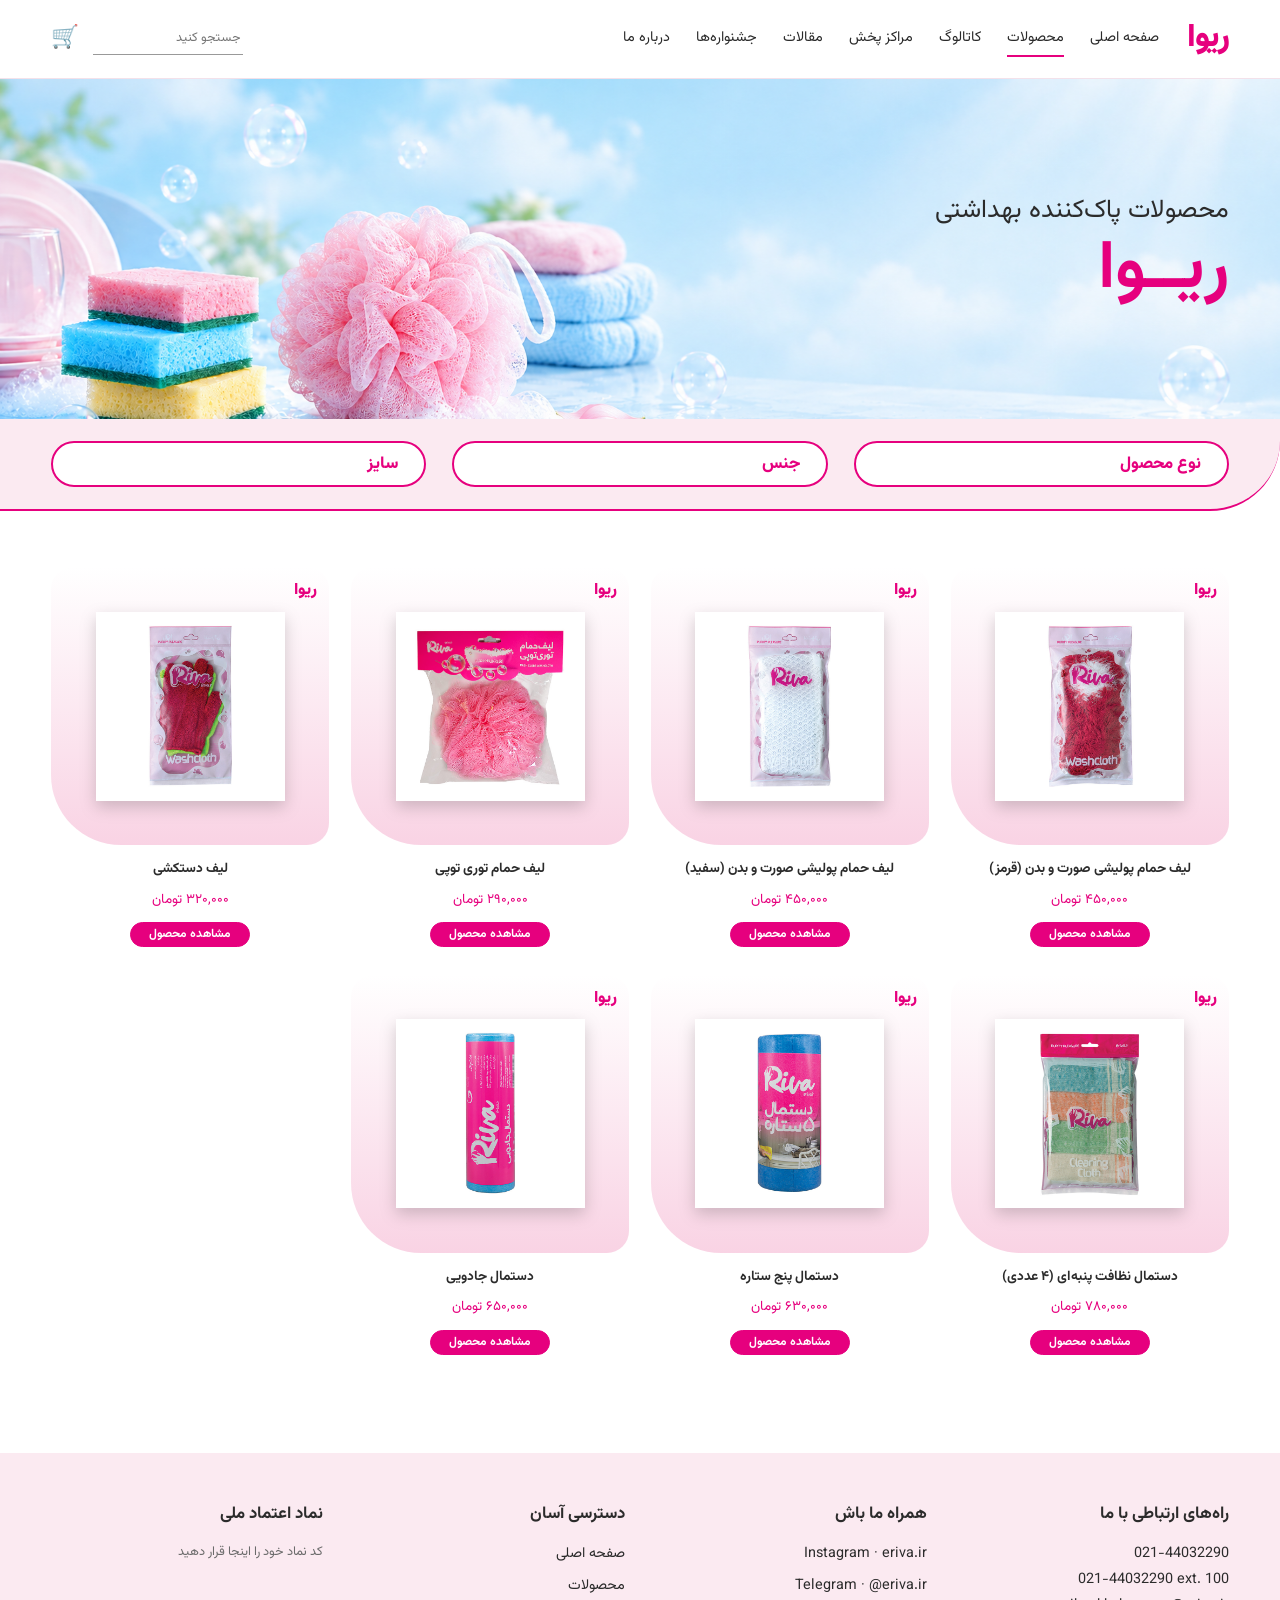
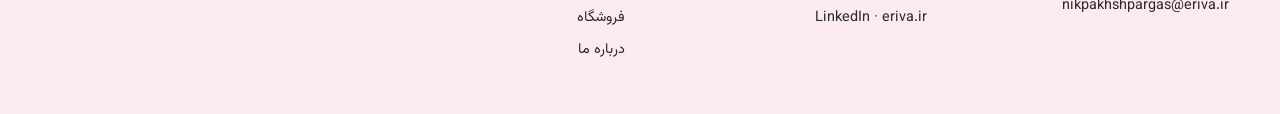
==== products.html @ d4ab57c0 "all data" ====
<!doctype html>
<html lang="fa" dir="rtl">
<head>
<meta charset="utf-8">
<meta name="viewport" content="width=device-width, initial-scale=1">
<title>محصولات | ریوا</title>
<meta name="description" content="ریوا؛ محصولات پاک‌کننده بهداشتی: پد ظرفشویی، دستمال، لیف و محصولات اقتصادی">
<link rel="preconnect" href="https://fonts.googleapis.com"><link rel="preconnect" href="https://fonts.gstatic.com" crossorigin>
<link href="https://fonts.googleapis.com/css2?family=Vazirmatn:wght@400;700;900&display=swap" rel="stylesheet">
<link rel="stylesheet" href="css/style.css">
</head>
<body>
<header class="site-header"><div class="container">
 <a class="logo" href="index.html">ریوا</a>
 <button class="menu-btn" aria-label="منو" onclick="document.querySelector('.nav').classList.toggle('open')">☰</button>
 <nav class="nav">
  <a href="index.html" >صفحه اصلی</a>
  <a href="products.html" aria-current="page">محصولات</a>
  <a href="#">کاتالوگ</a><a href="#">مراکز پخش</a><a href="#">مقالات</a><a href="#">جشنواره‌ها</a><a href="#">درباره ما</a>
 </nav>
 <div class="tools"><input class="search" type="search" placeholder="جستجو کنید" aria-label="جستجو"><span class="cart" aria-label="سبد خرید">🛒</span></div>
</div></header>
<main>
<div class="banner" role="img" aria-label="محصولات ریوا"></div>
<div class="banner-text" style="position:absolute;top:78px;height:340px;width:100%;pointer-events:none"><div class="container"><span>محصولات پاک‌کننده بهداشتی</span><b>ریــوا</b></div></div>
<div class="filters"><div class="container">
 <select id="f-type" aria-label="نوع محصول"><option value="">نوع محصول</option><option value="loofah">لیف</option><option value="cloth">دستمال</option><option value="pad">پد</option></select>
 <select id="f-material" aria-label="جنس"><option value="">جنس</option><option value="mesh">توری</option><option value="fiber">الیافی</option><option value="nonwoven">پارچه بی‌بافت</option></select>
 <select id="f-size" aria-label="سایز"><option value="">سایز</option><option value="s">کوچک</option><option value="m">متوسط</option><option value="l">بزرگ</option></select>
</div></div>
<section><div class="container"><div class="grid" id="all"></div></div></section>
</main>
<footer class="site-footer"><div class="container">
 <div><h4>راه‌های ارتباطی با ما</h4><p dir="ltr" style="text-align:right">021-44032290</p><p dir="ltr" style="text-align:right">021-44032290 ext. 100</p><p dir="ltr" style="text-align:right">nikpakhshpargas@eriva.ir</p></div>
 <div><h4>همراه ما باش</h4><ul dir="ltr" style="text-align:right"><li>Instagram · eriva.ir</li><li>Telegram · @eriva.ir</li><li>LinkedIn · eriva.ir</li></ul></div>
 <div><h4>دسترسی آسان</h4><ul><li><a href="index.html">صفحه اصلی</a></li><li><a href="products.html">محصولات</a></li><li><a href="#">فروشگاه</a></li><li><a href="#">درباره ما</a></li></ul></div>
 <div><h4>نماد اعتماد ملی</h4><p style="color:var(--muted);font-size:.8rem">کد نماد خود را اینجا قرار دهید</p></div>
</div></footer>
<script src="js/products.js"></script><script>initCatalog()</script></body></html>
---- css/style.css ----
:root{--pink:#e6007e;--pink-soft:#fbeaf1;--pink-mid:#f9d3e4;--ink:#2b2b2b;--muted:#6b6b6b;--white:#fff;--r:22px}
*{box-sizing:border-box;margin:0;padding:0}
html{scroll-behavior:smooth}
body{font-family:"Vazirmatn",Tahoma,sans-serif;color:var(--ink);background:#fff;line-height:1.8}
img{max-width:100%;display:block}
a{color:inherit;text-decoration:none}
:focus-visible{outline:3px solid var(--pink);outline-offset:3px}
.container{width:min(1180px,92%);margin-inline:auto}

/* header */
.site-header{position:sticky;top:0;z-index:20;background:#fff;border-bottom:1px solid #f3e1ea}
.site-header .container{display:flex;align-items:center;gap:28px;height:78px}
.logo{font-weight:900;font-size:2rem;color:var(--pink);letter-spacing:-1px}
.nav{display:flex;gap:26px;flex:1;font-size:.9rem}
.nav a{padding:4px 0;border-bottom:2px solid transparent}
.nav a:hover,.nav a[aria-current=page]{border-color:var(--pink)}
.tools{display:flex;align-items:center;gap:14px}
.search{border:0;border-bottom:1px solid #999;padding:4px 2px;font:inherit;font-size:.8rem;width:150px;background:none}
.cart{font-size:1.4rem}
.menu-btn{display:none;background:none;border:0;font-size:1.6rem;cursor:pointer}

/* buttons */
.btn{display:inline-flex;align-items:center;gap:8px;border:1.5px solid var(--pink);color:var(--pink);background:#fff;border-radius:999px;padding:6px 22px;font:inherit;font-weight:700;font-size:.85rem;cursor:pointer;transition:.2s}
.btn:hover,.btn.solid{background:var(--pink);color:#fff}
.btn.solid:hover{background:#c4006b}
.btn.sm{padding:0 18px;font-size:.75rem;line-height:1.9}

/* home hero */
.hero{background:var(--pink-soft);padding:36px 0 0;position:relative}
.hero-photo{border-radius:var(--r);overflow:hidden;aspect-ratio:16/8;background:#f4dbe6 url(../assets/img/hero-products.png) center/cover}
.swoosh{display:block;width:100%;height:90px;margin-top:-50px;position:relative}
.swoosh path{fill:none;stroke:var(--pink);stroke-width:14;stroke-linecap:round}
.hero-copy{position:absolute;inset:36px 0 auto 0;pointer-events:none}
.hero-copy .container{display:flex;justify-content:flex-start}
.hero-copy div{margin-top:12%;max-width:420px;background:rgba(255,255,255,.7);padding:22px 28px;border-radius:var(--r);backdrop-filter:blur(6px);pointer-events:auto}
.hero-copy h1{color:var(--pink);font-size:2.2rem;line-height:1.3}
.hero-copy p{color:var(--muted);margin:8px 0 14px}

/* sections */
section{padding:56px 0}
.sec-head{display:flex;justify-content:space-between;align-items:baseline;margin-bottom:26px}
.sec-head h2{font-size:1.25rem}
.sec-head a{font-size:.8rem;border-bottom:1px solid var(--ink)}

/* category cards */
.cats{display:grid;grid-template-columns:repeat(4,1fr);gap:20px}
.cat{background:linear-gradient(180deg,#fff,var(--pink-soft));border:1px solid var(--pink-mid);border-radius:var(--r);padding:18px;text-align:center}
.cat img{aspect-ratio:1;object-fit:cover;border-radius:16px;margin-bottom:10px}
.cat h3{color:var(--pink);font-size:1.15rem}
.cat p{font-size:.78rem;color:var(--muted);margin-bottom:12px}

/* best sellers */
.best{background:var(--pink-soft);border-radius:var(--r);display:grid;grid-template-columns:repeat(4,1fr);gap:10px;padding:26px}
.best img{height:230px;object-fit:contain;margin:auto;mix-blend-mode:multiply}

/* product card */
.grid{display:grid;grid-template-columns:repeat(4,1fr);gap:26px 22px}
.card{text-align:center}
.card .thumb{position:relative;aspect-ratio:1;background:linear-gradient(180deg,#fff 0,var(--pink-mid) 100%);border-radius:var(--r);border-end-end-radius:70px;overflow:hidden;display:grid;place-items:center;margin-bottom:12px}
.card .thumb img{width:68%;height:88%;object-fit:contain;filter:drop-shadow(0 6px 8px rgba(0,0,0,.18))}
.card .badge{position:absolute;top:10px;inset-inline-start:12px;color:var(--pink);font-weight:900}
.card h3{font-size:.85rem;margin-bottom:6px}
.price{color:var(--pink);font-size:.85rem;margin-bottom:8px}

/* story */
.story .container{display:grid;grid-template-columns:1fr 1fr;gap:40px;align-items:center}
.story img{border-radius:var(--r);aspect-ratio:4/3;object-fit:cover;width:100%}
.story p{font-size:.9rem;margin-bottom:10px}
.about h2{margin-bottom:12px}
.about p{font-size:.85rem;color:var(--muted)}

/* gift band */
.gift{background:var(--pink);color:#fff;padding:60px 0;border-radius:60% 40% 0 0/40px 40px 0 0}
.gift .container{display:flex;align-items:center;justify-content:center;gap:40px}
.gift img{width:170px;border-radius:12px;background:#fff;padding:10px}
.gift h2{font-size:1.5rem}

/* products page */
.banner{height:340px;background:url(../assets/img/hero-products.png) center/cover;position:relative;transform:scaleX(-1)}
.banner-text{position:absolute;inset:0}
.banner-text .container{height:100%;display:flex;flex-direction:column;justify-content:center;align-items:flex-start;gap:0}
.banner-text span{font-size:1.6rem}
.banner-text b{font-size:4.2rem;color:var(--pink);line-height:1.1}
.filters{background:var(--pink-soft);border-bottom:2px solid var(--pink);border-end-start-radius:70px;border-end-end-radius:0;padding:22px 0}
.filters .container{display:grid;grid-template-columns:repeat(3,1fr);gap:26px}
.filters select{appearance:none;width:100%;border:2px solid var(--pink);border-radius:999px;background:#fff;color:var(--pink);font:inherit;font-weight:800;font-size:1.05rem;padding:6px 26px;cursor:pointer}
.empty{grid-column:1/-1;text-align:center;color:var(--muted)}

/* footer */
.site-footer{background:var(--pink-soft);padding:46px 0;margin-top:40px}
.site-footer .container{display:grid;grid-template-columns:repeat(4,1fr);gap:30px;font-size:.9rem}
.site-footer h4{margin-bottom:12px;font-size:1.05rem}
.site-footer li{list-style:none;margin-bottom:6px}

@media(max-width:900px){
 .cats,.best,.grid{grid-template-columns:repeat(2,1fr)}
 .story .container,.site-footer .container,.filters .container{grid-template-columns:1fr}
 .nav{display:none;position:absolute;top:78px;inset-inline:0;background:#fff;flex-direction:column;padding:16px 5%;gap:12px;border-bottom:1px solid #f3e1ea}
 .nav.open{display:flex}
 .menu-btn{display:block}
 .search{width:100px}
 .hero-copy{position:static}.hero-copy div{margin:14px 0 0;max-width:none}
 .hero-photo{aspect-ratio:4/3}
 .gift .container{flex-direction:column;text-align:center}
 .banner{height:240px}.banner-text b{font-size:3rem}
}
@media(prefers-reduced-motion:reduce){*{transition:none!important;scroll-behavior:auto!important}}
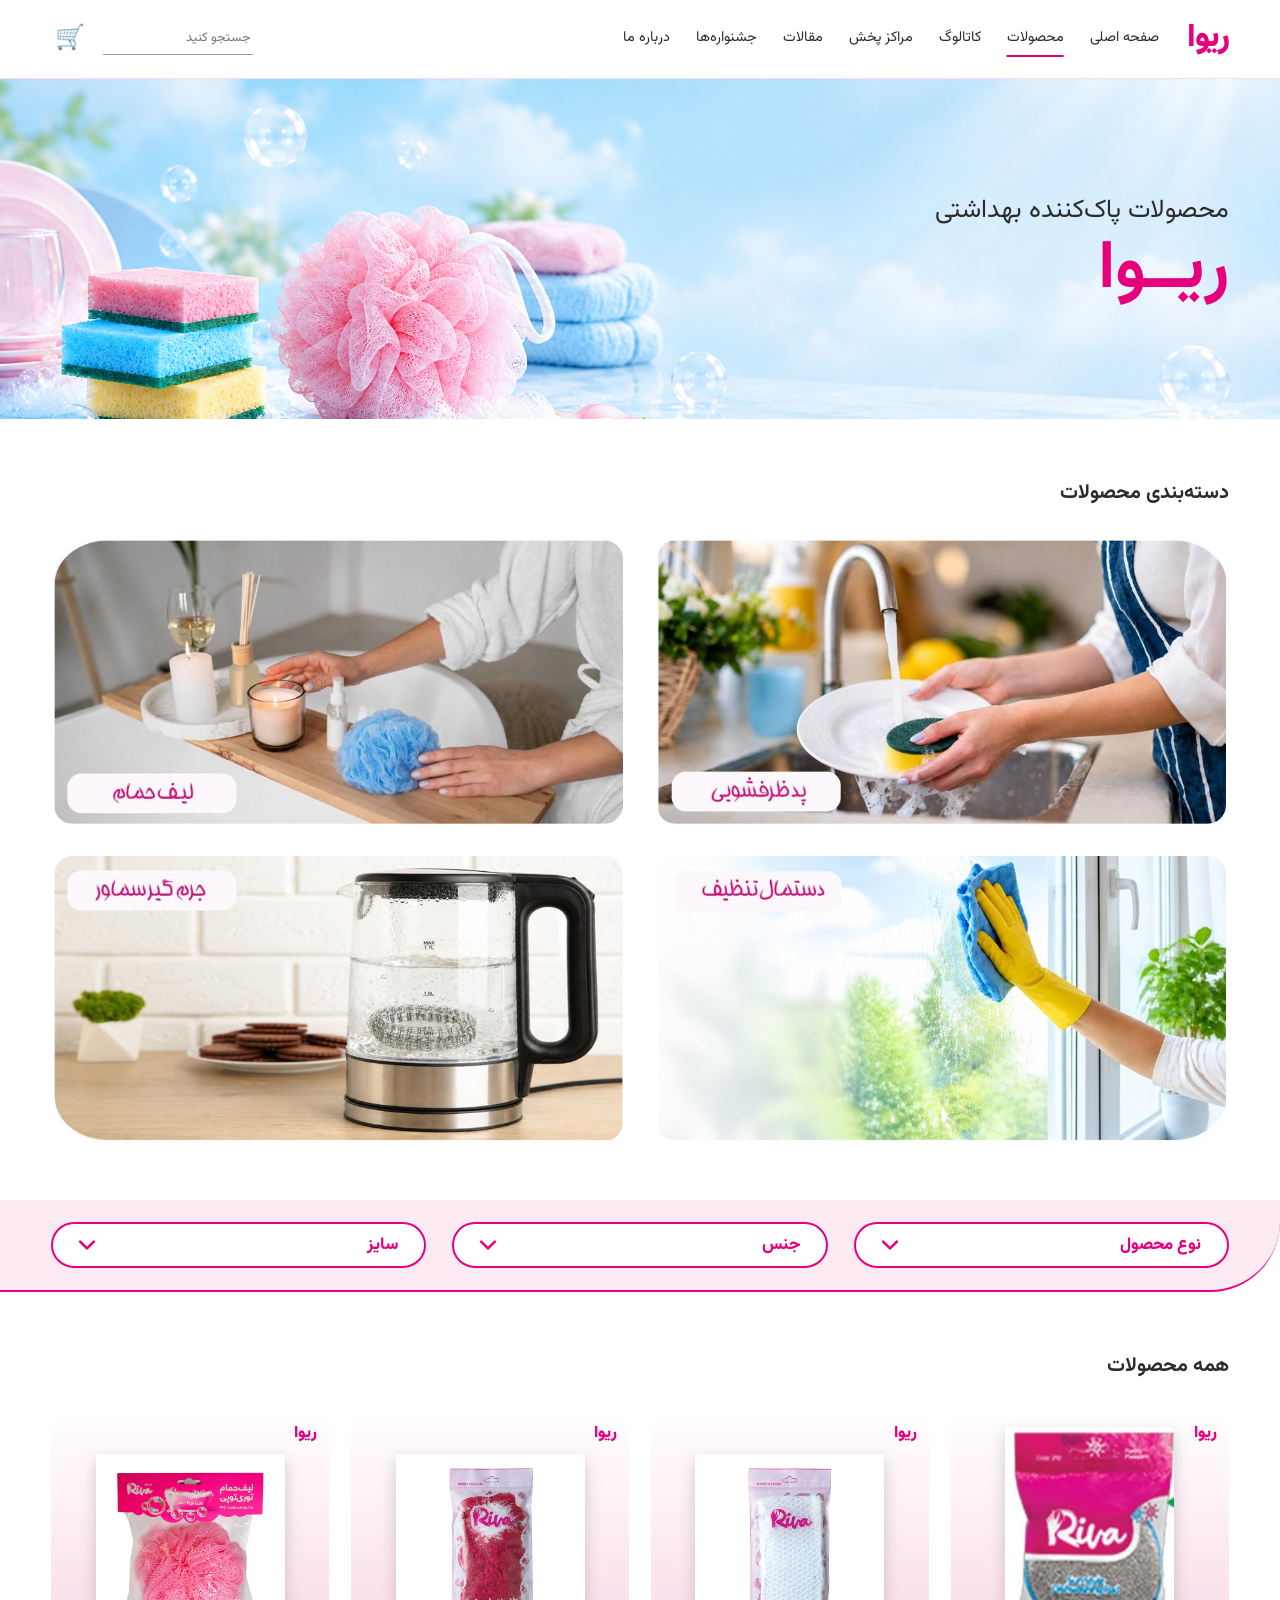
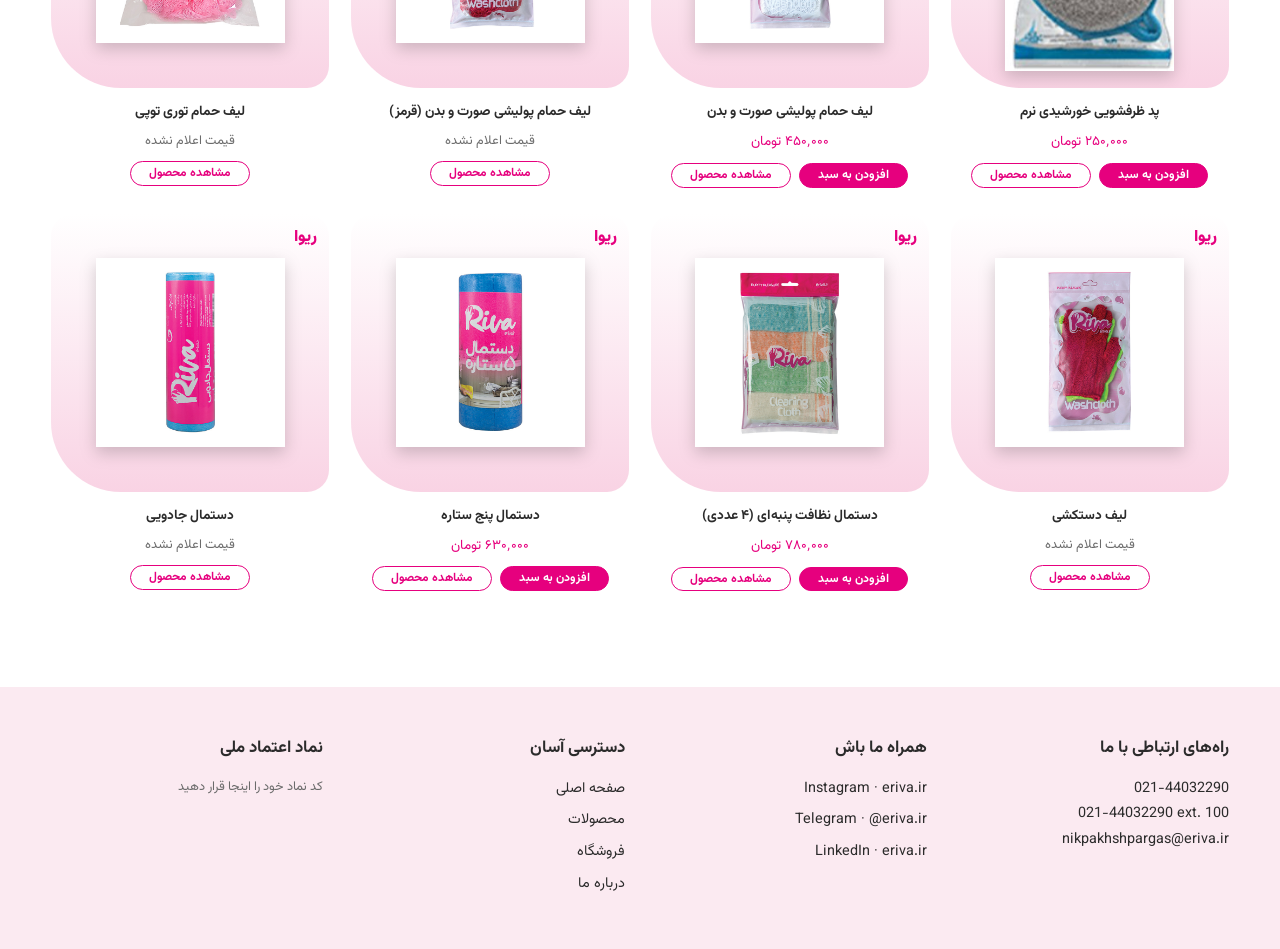
==== commit 09fa5fcc: "add new update from cluade for menu" ====
--- a/products.html
+++ b/products.html
@@ -8,6 +8,7 @@
 <link rel="preconnect" href="https://fonts.googleapis.com"><link rel="preconnect" href="https://fonts.gstatic.com" crossorigin>
 <link href="https://fonts.googleapis.com/css2?family=Vazirmatn:wght@400;700;900&display=swap" rel="stylesheet">
 <link rel="stylesheet" href="css/style.css">
+<link rel="stylesheet" href="css/features.css">
 </head>
 <body>
 <header class="site-header"><div class="container">
@@ -23,12 +24,24 @@
 <main>
 <div class="banner" role="img" aria-label="محصولات ریوا"></div>
 <div class="banner-text" style="position:absolute;top:78px;height:340px;width:100%;pointer-events:none"><div class="container"><span>محصولات پاک‌کننده بهداشتی</span><b>ریــوا</b></div></div>
+<section><div class="container">
+ <div class="sec-head"><h2>دسته‌بندی محصولات</h2></div>
+ <div class="cat-tiles" id="cat-tiles">
+  <a class="cat-tile" href="products.html?cat=pad" data-cat="pad"><img src="assets/img/tile-dish-pad.jpg" alt="پد ظرفشویی"></a>
+  <a class="cat-tile" href="products.html?cat=loofah" data-cat="loofah"><img src="assets/img/tile-bath-loofah.jpg" alt="لیف حمام"></a>
+  <a class="cat-tile" href="products.html?cat=cloth" data-cat="cloth"><img src="assets/img/tile-cleaning-cloth.jpg" alt="دستمال تنظیف"></a>
+  <a class="cat-tile" href="products.html?cat=descaler" data-cat="descaler"><img src="assets/img/tile-kettle-descaler.jpg" alt="جرم‌گیر سماور"></a>
+ </div>
+</div></section>
 <div class="filters"><div class="container">
- <select id="f-type" aria-label="نوع محصول"><option value="">نوع محصول</option><option value="loofah">لیف</option><option value="cloth">دستمال</option><option value="pad">پد</option></select>
+ <select id="f-type" aria-label="نوع محصول"><option value="">نوع محصول</option><option value="pad">پد ظرفشویی</option><option value="loofah">لیف حمام</option><option value="cloth">دستمال تنظیف</option><option value="descaler">جرم‌گیر سماور</option></select>
  <select id="f-material" aria-label="جنس"><option value="">جنس</option><option value="mesh">توری</option><option value="fiber">الیافی</option><option value="nonwoven">پارچه بی‌بافت</option></select>
  <select id="f-size" aria-label="سایز"><option value="">سایز</option><option value="s">کوچک</option><option value="m">متوسط</option><option value="l">بزرگ</option></select>
 </div></div>
-<section><div class="container"><div class="grid" id="all"></div></div></section>
+<section id="products-section"><div class="container">
+ <div class="sec-head"><h2 id="grid-title" tabindex="-1">همه محصولات</h2><a href="products.html" id="clear-filter" hidden>نمایش همه</a></div>
+ <div class="grid" id="all" aria-live="polite"></div>
+</div></section>
 </main>
 <footer class="site-footer"><div class="container">
  <div><h4>راه‌های ارتباطی با ما</h4><p dir="ltr" style="text-align:right">021-44032290</p><p dir="ltr" style="text-align:right">021-44032290 ext. 100</p><p dir="ltr" style="text-align:right">nikpakhshpargas@eriva.ir</p></div>
@@ -36,4 +49,4 @@
  <div><h4>دسترسی آسان</h4><ul><li><a href="index.html">صفحه اصلی</a></li><li><a href="products.html">محصولات</a></li><li><a href="#">فروشگاه</a></li><li><a href="#">درباره ما</a></li></ul></div>
  <div><h4>نماد اعتماد ملی</h4><p style="color:var(--muted);font-size:.8rem">کد نماد خود را اینجا قرار دهید</p></div>
 </div></footer>
-<script src="js/products.js"></script><script>initCatalog()</script></body></html>
+<script src="js/products.js"></script><script src="js/site.js"></script><script>initCatalog()</script></body></html>
--- a/css/style.css
+++ b/css/style.css
@@ -105,3 +105,14 @@
  .banner{height:240px}.banner-text b{font-size:3rem}
 }
 @media(prefers-reduced-motion:reduce){*{transition:none!important;scroll-behavior:auto!important}}
+
+/* filter select arrows */
+.filters select{
+  background-image:url("data:image/svg+xml,%3Csvg xmlns='http://www.w3.org/2000/svg' width='22' height='14' viewBox='0 0 22 14' fill='none' stroke='%23e6007e' stroke-width='3' stroke-linecap='round' stroke-linejoin='round'%3E%3Cpath d='M3 3l8 8 8-8'/%3E%3C/svg%3E");
+  background-repeat:no-repeat;
+  background-position:left 24px center;
+  background-size:20px 12px;
+  padding:6px 26px 6px 58px;
+  transition:background-color .2s;
+}
+.filters select:hover{background-color:#fff5fa}
--- a/css/features.css
+++ b/css/features.css
@@ -0,0 +1,60 @@
+/* Riva – features: nav indicator, cart panel, category tiles. Loaded after style.css */
+.sr-only{position:absolute;width:1px;height:1px;overflow:hidden;clip:rect(0 0 0 0);white-space:nowrap}
+.muted{color:var(--muted)}
+
+/* nav underline that follows hover */
+.nav{position:relative}
+.nav.has-indicator a{border-bottom-color:transparent!important}
+.nav-indicator{position:absolute;left:0;bottom:0;height:2px;width:0;background:var(--pink);opacity:0;pointer-events:none}
+.nav-indicator.ready{transition:transform .28s cubic-bezier(.4,0,.2,1),width .28s cubic-bezier(.4,0,.2,1),opacity .2s}
+@media(max-width:900px){
+  .nav-indicator{display:none}
+  .nav.has-indicator a[aria-current=page]{border-bottom-color:var(--pink)!important}
+}
+@media(prefers-reduced-motion:reduce){.nav-indicator.ready{transition:none}}
+
+/* product card actions */
+.card-actions{display:flex;gap:8px;justify-content:center;flex-wrap:wrap}
+.price.muted{font-size:.8rem}
+
+/* category tiles */
+.cat-tiles{display:grid;grid-template-columns:repeat(2,1fr);gap:26px 28px}
+.cat-tile{display:block;border-radius:var(--r);overflow:hidden;border:3px solid transparent;transition:transform .2s,box-shadow .2s}
+.cat-tile img{width:100%;aspect-ratio:2.0/1;object-fit:cover}
+.cat-tile:hover{transform:translateY(-3px);box-shadow:0 10px 24px rgba(230,0,126,.18)}
+.cat-tile[aria-current=true]{border-color:var(--pink)}
+@media(max-width:560px){.cat-tiles{grid-template-columns:1fr}}
+
+/* cart */
+.cart-wrap{position:relative}
+.cart-btn{position:relative;background:none;border:0;font-size:1.5rem;line-height:1;cursor:pointer;padding:4px}
+.cart-count{position:absolute;top:-6px;inset-inline-start:-6px;min-width:19px;height:19px;padding:0 4px;border-radius:99px;background:var(--pink);color:#fff;font-size:.7rem;font-weight:700;display:grid;place-items:center}
+.cart-count[hidden]{display:none}
+.cart-panel{position:absolute;top:calc(100% + 16px);left:0;width:380px;max-width:92vw;background:#fff;border:1px solid var(--pink-mid);border-radius:var(--r);box-shadow:0 18px 40px rgba(0,0,0,.16);padding:14px;z-index:30}
+.cart-panel[hidden]{display:none}
+.cart-tabs{display:flex;gap:6px;background:var(--pink-soft);padding:4px;border-radius:99px;margin-bottom:12px}
+.cart-tabs button{flex:1;border:0;background:none;border-radius:99px;padding:6px;font:inherit;font-size:.82rem;font-weight:700;cursor:pointer;color:var(--ink)}
+.cart-tabs button[aria-pressed=true]{background:var(--pink);color:#fff}
+.cart-body{max-height:min(60vh,460px);overflow:auto}
+.cart-empty{text-align:center;padding:22px 8px;display:grid;gap:12px;justify-items:center;color:var(--muted)}
+.cart-items,.order-list{list-style:none}
+.cart-items li{display:grid;grid-template-columns:56px 1fr auto;gap:10px;align-items:center;padding:10px 0;border-bottom:1px solid #f3e1ea;font-size:.82rem}
+.cart-items img{width:56px;height:56px;object-fit:contain;background:var(--pink-soft);border-radius:12px}
+.ci-info{display:grid;gap:2px}
+.ci-side{display:grid;gap:6px;justify-items:end;text-align:end}
+.ci-rm{background:none;border:0;color:var(--pink);font:inherit;font-size:.75rem;cursor:pointer;text-decoration:underline}
+.qty{display:inline-flex;align-items:center;gap:8px;margin-top:4px}
+.qty button{width:26px;height:26px;border-radius:50%;border:1.5px solid var(--pink);background:#fff;color:var(--pink);font-size:1rem;line-height:1;cursor:pointer}
+.qty button:hover{background:var(--pink);color:#fff}
+.qty output{min-width:1.4em;text-align:center;font-weight:700}
+.cart-sum{display:flex;justify-content:space-between;padding:12px 0 4px;font-size:.95rem}
+.cart-sum b{color:var(--pink)}
+.cart-checkout{width:100%;justify-content:center;margin-top:10px}
+.cart-note{color:var(--pink);font-size:.78rem;margin-top:8px;min-height:1.2em}
+.order-list li{padding:10px 0;border-bottom:1px solid #f3e1ea;font-size:.82rem;display:grid;gap:3px}
+.order-top{display:flex;justify-content:space-between}
+.order-total{color:var(--pink);font-weight:700}
+@media(max-width:900px){
+  .cart-wrap{position:static}
+  .cart-panel{position:fixed;top:84px;left:12px;right:12px;width:auto;max-width:none}
+}
